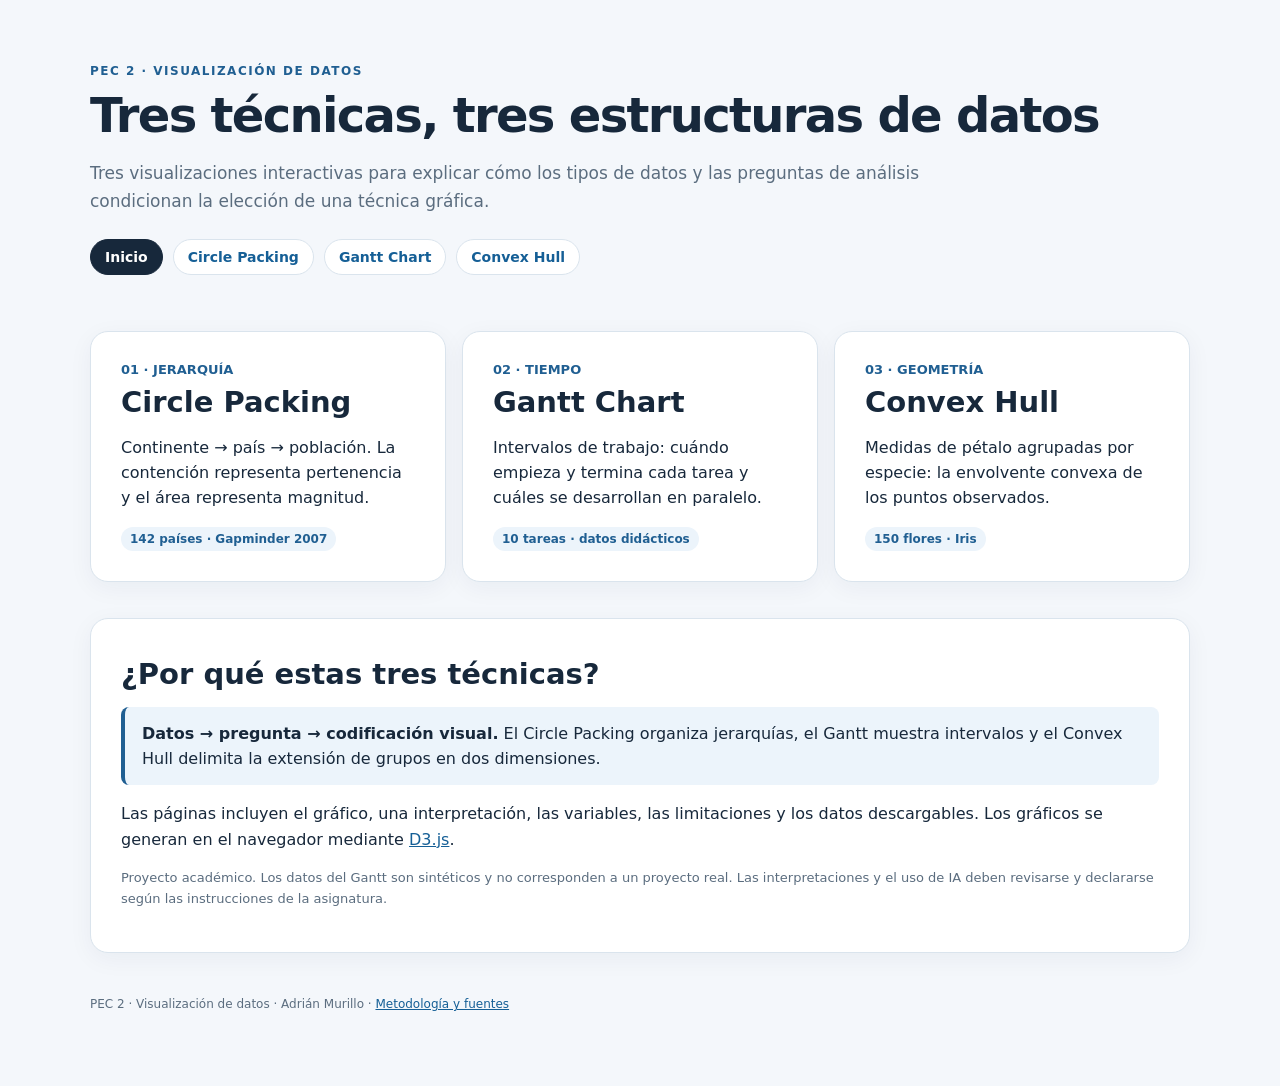
==== index.html @ a15dd90e "Crear páginas HTML y estilos para las tres visualizaciones" ====
<!doctype html>
<html lang="es"><head><meta charset="utf-8"><meta name="viewport" content="width=device-width,initial-scale=1">
<meta name="description" content="PEC 2 · Visualización de datos: Tres técnicas, tres estructuras de datos">
<title>Tres técnicas, tres estructuras de datos · PEC 2</title><link rel="stylesheet" href="styles.css">

</head><body data-chart="index"><div class="wrap"><header><div class="eyebrow">PEC 2 · Visualización de datos</div><h1>Tres técnicas, tres estructuras de datos</h1><p class="lead">Tres visualizaciones interactivas para explicar cómo los tipos de datos y las preguntas de análisis condicionan la elección de una técnica gráfica.</p><nav class="nav" aria-label="Visualizaciones"><a href="index.html" aria-current="page">Inicio</a><a href="circle-packing.html" >Circle Packing</a><a href="gantt.html" >Gantt Chart</a><a href="convex-hull.html" >Convex Hull</a></nav></header>
<section class="grid">
<a class="card tech-card" href="circle-packing.html"><div class="num">01 · JERARQUÍA</div><h2>Circle Packing</h2><p>Continente → país → población. La contención representa pertenencia y el área representa magnitud.</p><span class="badge">142 países · Gapminder 2007</span></a>
<a class="card tech-card" href="gantt.html"><div class="num">02 · TIEMPO</div><h2>Gantt Chart</h2><p>Intervalos de trabajo: cuándo empieza y termina cada tarea y cuáles se desarrollan en paralelo.</p><span class="badge">10 tareas · datos didácticos</span></a>
<a class="card tech-card" href="convex-hull.html"><div class="num">03 · GEOMETRÍA</div><h2>Convex Hull</h2><p>Medidas de pétalo agrupadas por especie: la envolvente convexa de los puntos observados.</p><span class="badge">150 flores · Iris</span></a>
</section><section class="card"><h2>¿Por qué estas tres técnicas?</h2><div class="insight"><strong>Datos → pregunta → codificación visual.</strong> El Circle Packing organiza jerarquías, el Gantt muestra intervalos y el Convex Hull delimita la extensión de grupos en dos dimensiones.</div><p>Las páginas incluyen el gráfico, una interpretación, las variables, las limitaciones y los datos descargables. Los gráficos se generan en el navegador mediante <a href="https://d3js.org/" target="_blank" rel="noopener noreferrer">D3.js</a>.</p><p class="note">Proyecto académico. Los datos del Gantt son sintéticos y no corresponden a un proyecto real. Las interpretaciones y el uso de IA deben revisarse y declararse según las instrucciones de la asignatura.</p></section><footer>PEC 2 · Visualización de datos · Adrián Murillo · <a href="README.md">Metodología y fuentes</a></footer></div></body></html>
---- styles.css ----
:root{--bg:#f4f7fb;--surface:#fff;--ink:#17283b;--muted:#5b6d7f;--border:#dae4ed;--accent:#205f92;--soft:#ecf4fb}
*{box-sizing:border-box}html{scroll-behavior:smooth}body{margin:0;background:var(--bg);color:var(--ink);font-family:Inter,system-ui,-apple-system,"Segoe UI",sans-serif}
a{color:#155f96}.wrap{max-width:1140px;margin:0 auto;padding:26px 20px}header{padding:38px 0 14px}
.eyebrow{font-size:12px;letter-spacing:1.5px;text-transform:uppercase;font-weight:800;color:var(--accent)}
h1{font-size:clamp(32px,5vw,48px);line-height:1.08;margin:12px 0 14px;letter-spacing:-.035em}h2{font-size:clamp(23px,3vw,29px);margin:8px 0 12px}h3{font-size:18px;margin:10px 0}
p{line-height:1.58}.lead{max-width:830px;color:var(--muted);font-size:17px;line-height:1.65}
.nav{display:flex;gap:10px;flex-wrap:wrap;margin:24px 0}.nav a{background:#fff;border:1px solid var(--border);border-radius:999px;padding:9px 14px;text-decoration:none;font-size:14px;font-weight:700}
.nav a[aria-current=page]{background:var(--ink);color:#fff;border-color:var(--ink)}
.card{background:var(--surface);border:1px solid var(--border);border-radius:18px;padding:clamp(18px,3vw,30px);box-shadow:0 6px 24px rgba(24,48,71,.05);margin:18px 0}
.grid{display:grid;grid-template-columns:repeat(3,minmax(0,1fr));gap:16px}@media(max-width:800px){.grid{grid-template-columns:1fr}}
.tech-card{display:block;text-decoration:none;color:inherit;transition:transform .15s,box-shadow .15s}.tech-card:hover{transform:translateY(-2px);box-shadow:0 10px 24px rgba(24,48,71,.12)}
.num{font-weight:900;color:var(--accent);font-size:13px}.badge{display:inline-block;padding:5px 9px;border-radius:999px;background:var(--soft);color:var(--accent);font-size:12px;font-weight:800}
.insight{border-left:4px solid var(--accent);background:var(--soft);padding:14px 17px;border-radius:8px;line-height:1.58;margin:16px 0}
#chart{position:relative;min-height:500px}#chart svg{width:100%;height:auto;display:block;overflow:visible}
.legend{display:flex;gap:15px;flex-wrap:wrap;margin:18px 0}.legend-item{display:inline-flex;align-items:center;gap:7px;font-size:13px}.swatch{display:inline-block;width:12px;height:12px;border-radius:3px}
.note{font-size:13px;color:var(--muted);line-height:1.6}.controls{display:flex;gap:10px;align-items:center;flex-wrap:wrap;margin:12px 0}
button{border:1px solid #b6c7d7;background:#fff;color:var(--ink);padding:9px 13px;border-radius:9px;font:inherit;font-size:14px;font-weight:700;cursor:pointer}button:hover{background:var(--soft)}
.tooltip{position:absolute;z-index:2;pointer-events:none;background:#15283e;color:#fff;padding:10px 12px;border-radius:8px;font-size:12px;line-height:1.5;opacity:0;max-width:230px;box-shadow:0 6px 18px rgba(0,0,0,.2)}
.axis text{font-size:12px;fill:#445c71}.axis path,.axis line{stroke:#b5c4d2}.chart-error{padding:35px;color:#a13d34}
footer{padding:24px 0 45px;color:var(--muted);font-size:12px;line-height:1.6}:focus-visible{outline:3px solid #edaa38;outline-offset:3px}
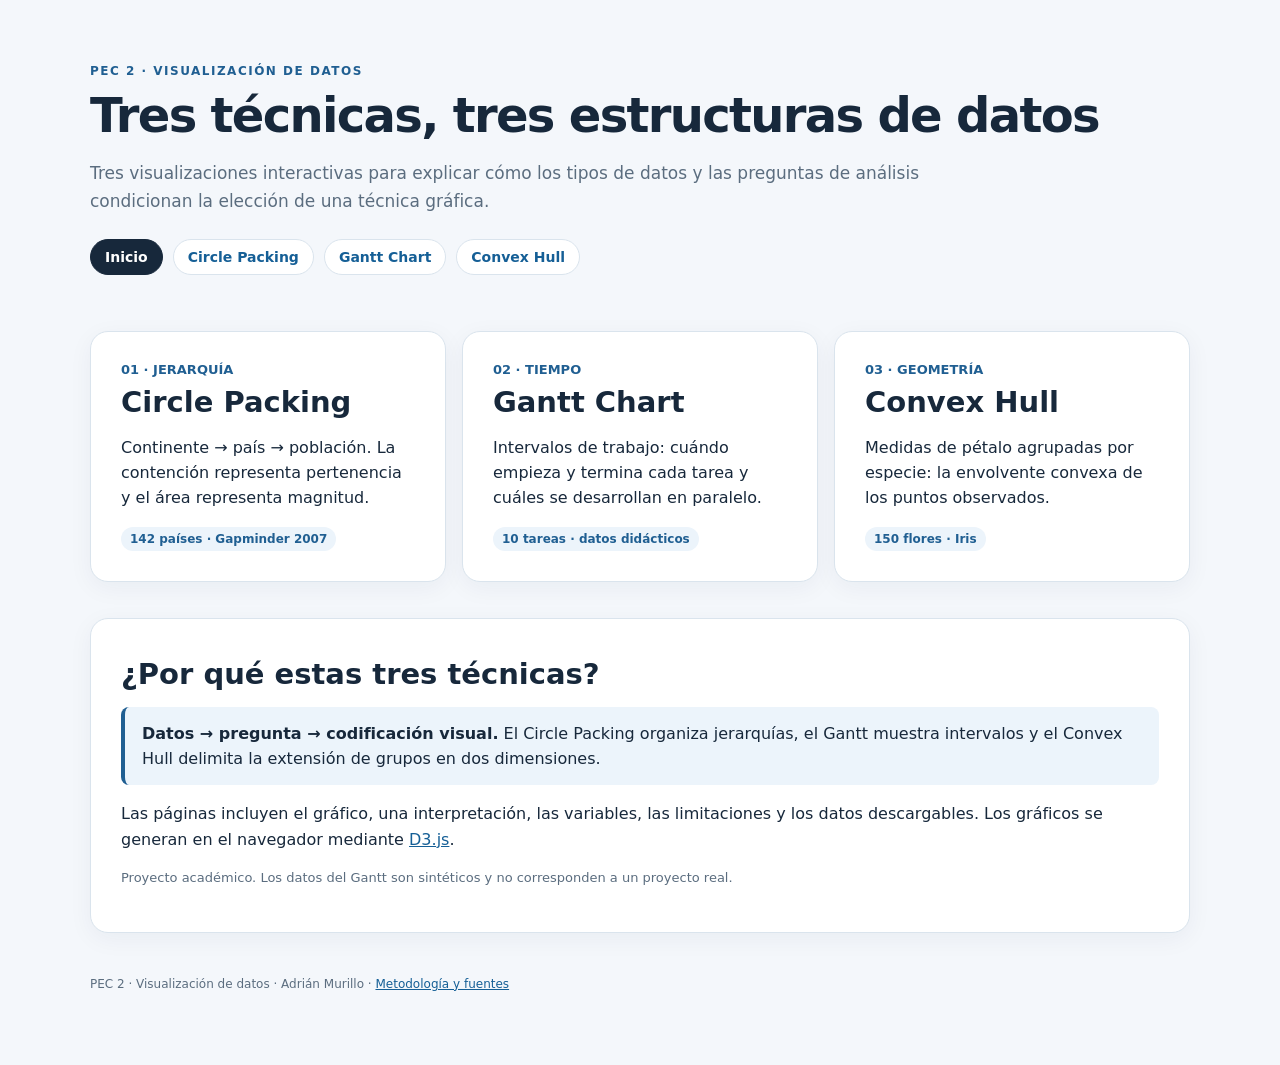
==== commit fb232ef9: "Retirar nota de IA de la portada" ====
--- a/index.html
+++ b/index.html
@@ -8,4 +8,4 @@
 <a class="card tech-card" href="circle-packing.html"><div class="num">01 · JERARQUÍA</div><h2>Circle Packing</h2><p>Continente → país → población. La contención representa pertenencia y el área representa magnitud.</p><span class="badge">142 países · Gapminder 2007</span></a>
 <a class="card tech-card" href="gantt.html"><div class="num">02 · TIEMPO</div><h2>Gantt Chart</h2><p>Intervalos de trabajo: cuándo empieza y termina cada tarea y cuáles se desarrollan en paralelo.</p><span class="badge">10 tareas · datos didácticos</span></a>
 <a class="card tech-card" href="convex-hull.html"><div class="num">03 · GEOMETRÍA</div><h2>Convex Hull</h2><p>Medidas de pétalo agrupadas por especie: la envolvente convexa de los puntos observados.</p><span class="badge">150 flores · Iris</span></a>
-</section><section class="card"><h2>¿Por qué estas tres técnicas?</h2><div class="insight"><strong>Datos → pregunta → codificación visual.</strong> El Circle Packing organiza jerarquías, el Gantt muestra intervalos y el Convex Hull delimita la extensión de grupos en dos dimensiones.</div><p>Las páginas incluyen el gráfico, una interpretación, las variables, las limitaciones y los datos descargables. Los gráficos se generan en el navegador mediante <a href="https://d3js.org/" target="_blank" rel="noopener noreferrer">D3.js</a>.</p><p class="note">Proyecto académico. Los datos del Gantt son sintéticos y no corresponden a un proyecto real. Las interpretaciones y el uso de IA deben revisarse y declararse según las instrucciones de la asignatura.</p></section><footer>PEC 2 · Visualización de datos · Adrián Murillo · <a href="README.md">Metodología y fuentes</a></footer></div></body></html>+</section><section class="card"><h2>¿Por qué estas tres técnicas?</h2><div class="insight"><strong>Datos → pregunta → codificación visual.</strong> El Circle Packing organiza jerarquías, el Gantt muestra intervalos y el Convex Hull delimita la extensión de grupos en dos dimensiones.</div><p>Las páginas incluyen el gráfico, una interpretación, las variables, las limitaciones y los datos descargables. Los gráficos se generan en el navegador mediante <a href="https://d3js.org/" target="_blank" rel="noopener noreferrer">D3.js</a>.</p><p class="note">Proyecto académico. Los datos del Gantt son sintéticos y no corresponden a un proyecto real.</p></section><footer>PEC 2 · Visualización de datos · Adrián Murillo · <a href="README.md">Metodología y fuentes</a></footer></div></body></html>
